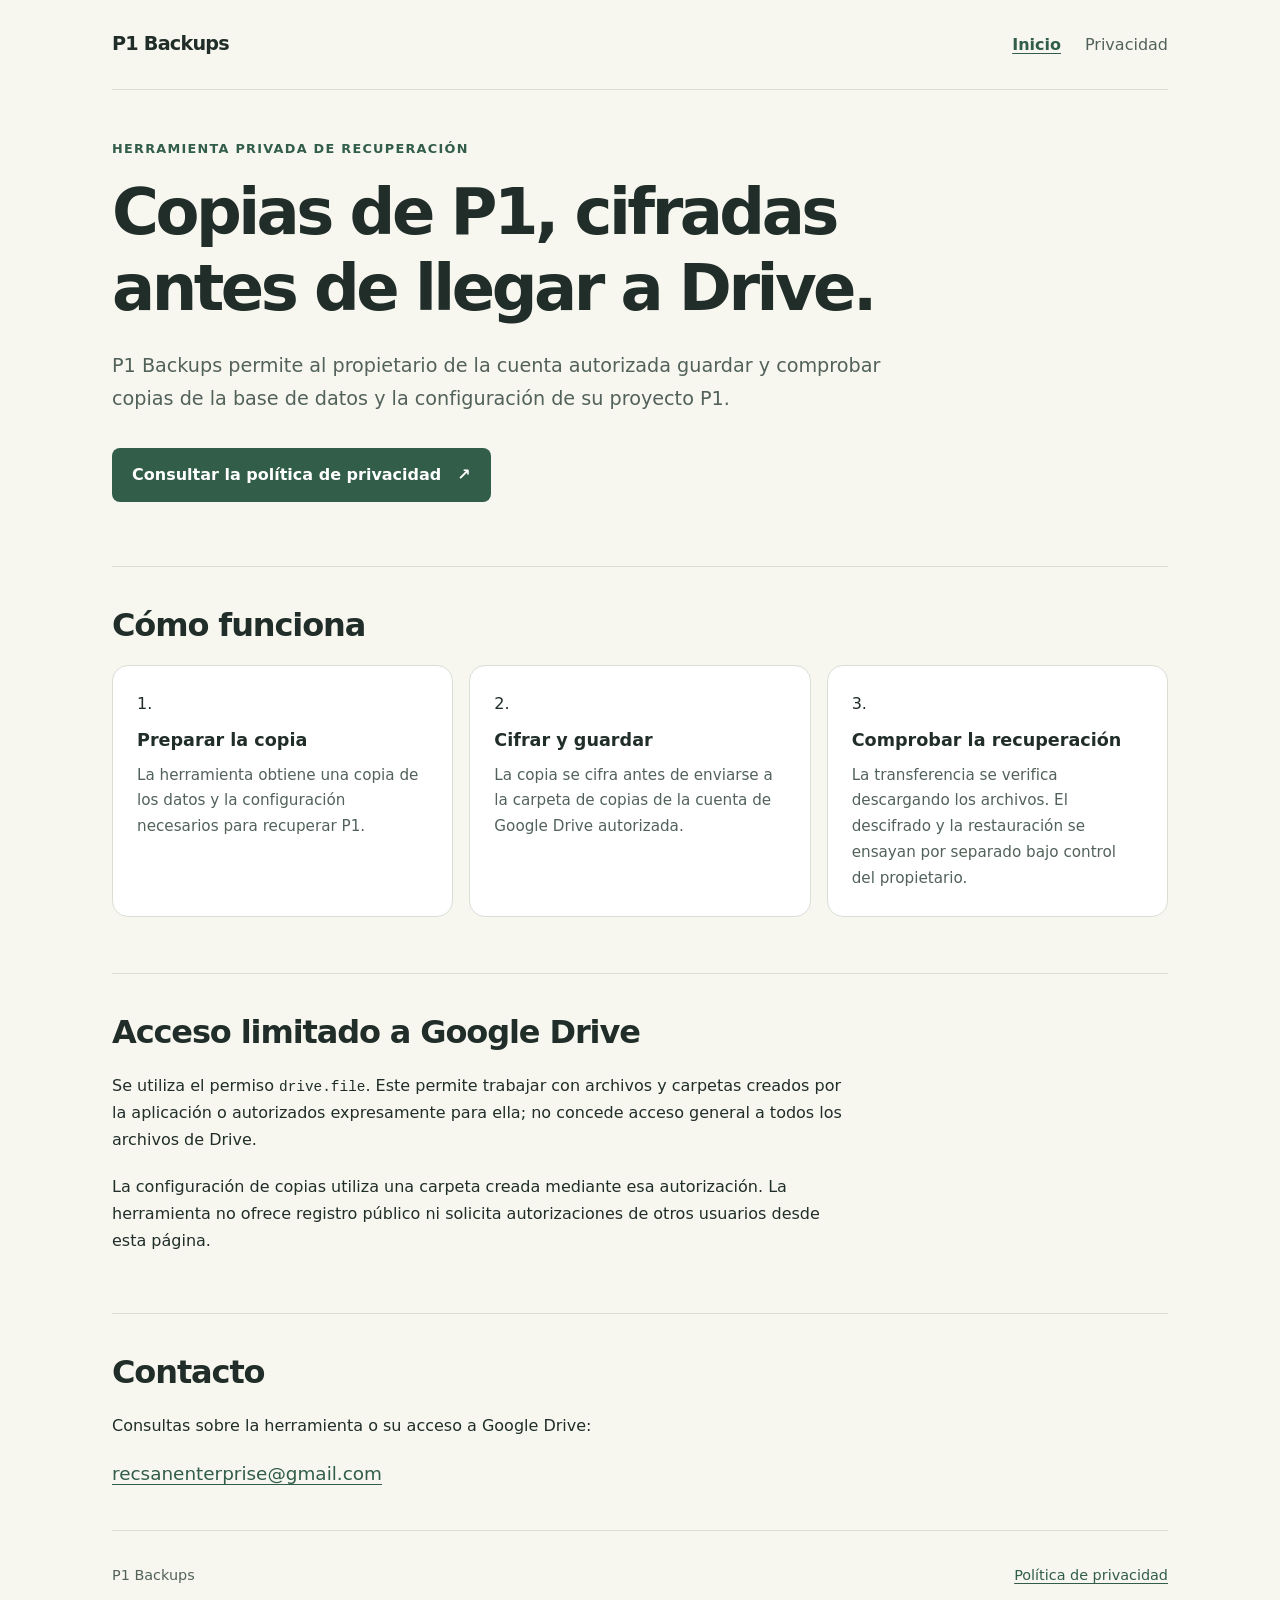
==== index.html @ 3b6e063c "Publish P1 Backups information and privacy pages" ====
<!doctype html>
<html lang="es">
  <head>
    <meta charset="utf-8">
    <meta name="viewport" content="width=device-width, initial-scale=1">
    <meta name="robots" content="noindex, nofollow">
    <meta name="description" content="Información sobre P1 Backups, una herramienta privada para guardar y verificar copias cifradas de P1 en Google Drive.">
    <title>P1 Backups · Información de la herramienta</title>
    <link rel="stylesheet" href="styles.css">
  </head>
  <body>
    <a class="skip-link" href="#contenido">Saltar al contenido</a>
    <header class="site-header">
      <a class="brand" href="index.html">P1 Backups</a>
      <nav aria-label="Navegación principal">
        <a href="index.html" aria-current="page">Inicio</a>
        <a href="privacy.html">Privacidad</a>
      </nav>
    </header>
    <main id="contenido">
      <section class="intro" aria-labelledby="titulo">
        <p class="eyebrow">Herramienta privada de recuperación</p>
        <h1 id="titulo">Copias de P1, cifradas antes de llegar a Drive.</h1>
        <p class="lead">P1 Backups permite al propietario de la cuenta autorizada guardar y comprobar copias de la base de datos y la configuración de su proyecto P1.</p>
        <a class="button" href="privacy.html">Consultar la política de privacidad <span aria-hidden="true">↗</span></a>
      </section>
      <section class="section" aria-labelledby="como-funciona">
        <h2 id="como-funciona">Cómo funciona</h2>
        <ol class="steps">
          <li><h3>Preparar la copia</h3><p>La herramienta obtiene una copia de los datos y la configuración necesarios para recuperar P1.</p></li>
          <li><h3>Cifrar y guardar</h3><p>La copia se cifra antes de enviarse a la carpeta de copias de la cuenta de Google Drive autorizada.</p></li>
          <li><h3>Comprobar la recuperación</h3><p>La transferencia se verifica descargando los archivos. El descifrado y la restauración se ensayan por separado bajo control del propietario.</p></li>
        </ol>
      </section>
      <section class="section" aria-labelledby="acceso">
        <h2 id="acceso">Acceso limitado a Google Drive</h2>
        <p>Se utiliza el permiso <code>drive.file</code>. Este permite trabajar con archivos y carpetas creados por la aplicación o autorizados expresamente para ella; no concede acceso general a todos los archivos de Drive.</p>
        <p>La configuración de copias utiliza una carpeta creada mediante esa autorización. La herramienta no ofrece registro público ni solicita autorizaciones de otros usuarios desde esta página.</p>
      </section>
      <section class="contact section" aria-labelledby="contacto">
        <h2 id="contacto">Contacto</h2>
        <p>Consultas sobre la herramienta o su acceso a Google Drive:</p>
        <a href="mailto:recsanenterprise@gmail.com">recsanenterprise@gmail.com</a>
      </section>
    </main>
    <footer class="site-footer">
      <span>P1 Backups</span>
      <a href="privacy.html">Política de privacidad</a>
    </footer>
  </body>
</html>
---- styles.css ----
:root {
  color-scheme: light;
  --paper: #f7f7f0;
  --surface: #fff;
  --ink: #202d29;
  --muted: #52625a;
  --accent: #315d49;
  --line: #d9dfd4;
  --radius: 1rem;
  --width: 66rem;
}
* { box-sizing: border-box; }
body { margin: 0; background: var(--paper); color: var(--ink); font: 1rem/1.7 system-ui, sans-serif; }
a { color: var(--accent); text-underline-offset: .2em; overflow-wrap: anywhere; }
a:hover { text-decoration-thickness: .15em; }
a:focus-visible { outline: 3px solid var(--accent); outline-offset: 5px; }
.site-header, main, .site-footer { width: min(var(--width), calc(100% - 3rem)); margin-inline: auto; }
.site-header { display: flex; align-items: center; justify-content: space-between; gap: 1.5rem; padding-block: 1.75rem; border-bottom: 1px solid var(--line); }
.brand { color: var(--ink); font-size: 1.2rem; font-weight: 750; text-decoration: none; letter-spacing: -.04em; }
nav { display: flex; gap: 1.5rem; }
nav a { color: var(--muted); text-decoration: none; }
nav [aria-current] { color: var(--accent); font-weight: 700; text-decoration: underline; }
.intro { padding-block: 3rem 4rem; max-width: 51rem; }
.eyebrow { color: var(--accent); font-size: .8rem; font-weight: 700; letter-spacing: .1em; text-transform: uppercase; margin: 0 0 1rem; }
h1, h2, h3 { line-height: 1.18; text-wrap: balance; }
h1 { font-size: clamp(2.1rem, 5.5vw, 4rem); letter-spacing: -.055em; margin: 0 0 1.5rem; }
h2 { font-size: clamp(1.4rem, 3vw, 2rem); letter-spacing: -.035em; margin: 0 0 1.25rem; }
h3 { font-size: 1.1rem; margin: 0 0 .75rem; }
p { max-width: 72ch; margin: 0 0 1.2rem; }
.lead { color: var(--muted); font-size: 1.2rem; }
.button { display: inline-flex; align-items: center; gap: 1rem; padding: .85rem 1.25rem; margin-top: .8rem; border-radius: .5rem; background: var(--accent); color: var(--surface); font-weight: 650; text-decoration: none; }
.section { padding-block: 2.5rem; border-top: 1px solid var(--line); }
.steps { display: grid; grid-template-columns: repeat(3, 1fr); gap: 1rem; padding: 0; list-style-position: inside; }
.steps li { padding: 1.5rem; background: var(--surface); border: 1px solid var(--line); border-radius: var(--radius); }
.steps h3 { margin-top: .8rem; }
.steps p { color: var(--muted); font-size: .95rem; margin-bottom: 0; }
code { font-size: .9em; overflow-wrap: anywhere; }
.contact a { font-size: 1.15rem; }
.policy { max-width: 52rem; }
.policy > .eyebrow { margin-top: 3rem; }
.policy h1 { font-size: clamp(2.1rem, 5vw, 3.4rem); }
.policy h2 { font-size: 1.4rem; }
.updated { font-size: .9rem; color: var(--muted); }
.site-footer { display: flex; flex-wrap: wrap; justify-content: space-between; gap: 1rem; padding-block: 2rem; border-top: 1px solid var(--line); font-size: .9rem; color: var(--muted); }
.skip-link { position: absolute; top: -5rem; left: 1rem; padding: .6rem 1rem; background: var(--surface); z-index: 1; }
.skip-link:focus { top: 1rem; }
@media (max-width: 42rem) {
  .site-header, main, .site-footer { width: calc(100% - 2rem); }
  .site-header { padding-block: 1.25rem; }
  nav { gap: 1rem; }
  .intro { padding-block: 2.5rem; }
  .steps { grid-template-columns: 1fr; }
  .section { padding-block: 2rem; }
  .button { width: 100%; justify-content: space-between; }
}
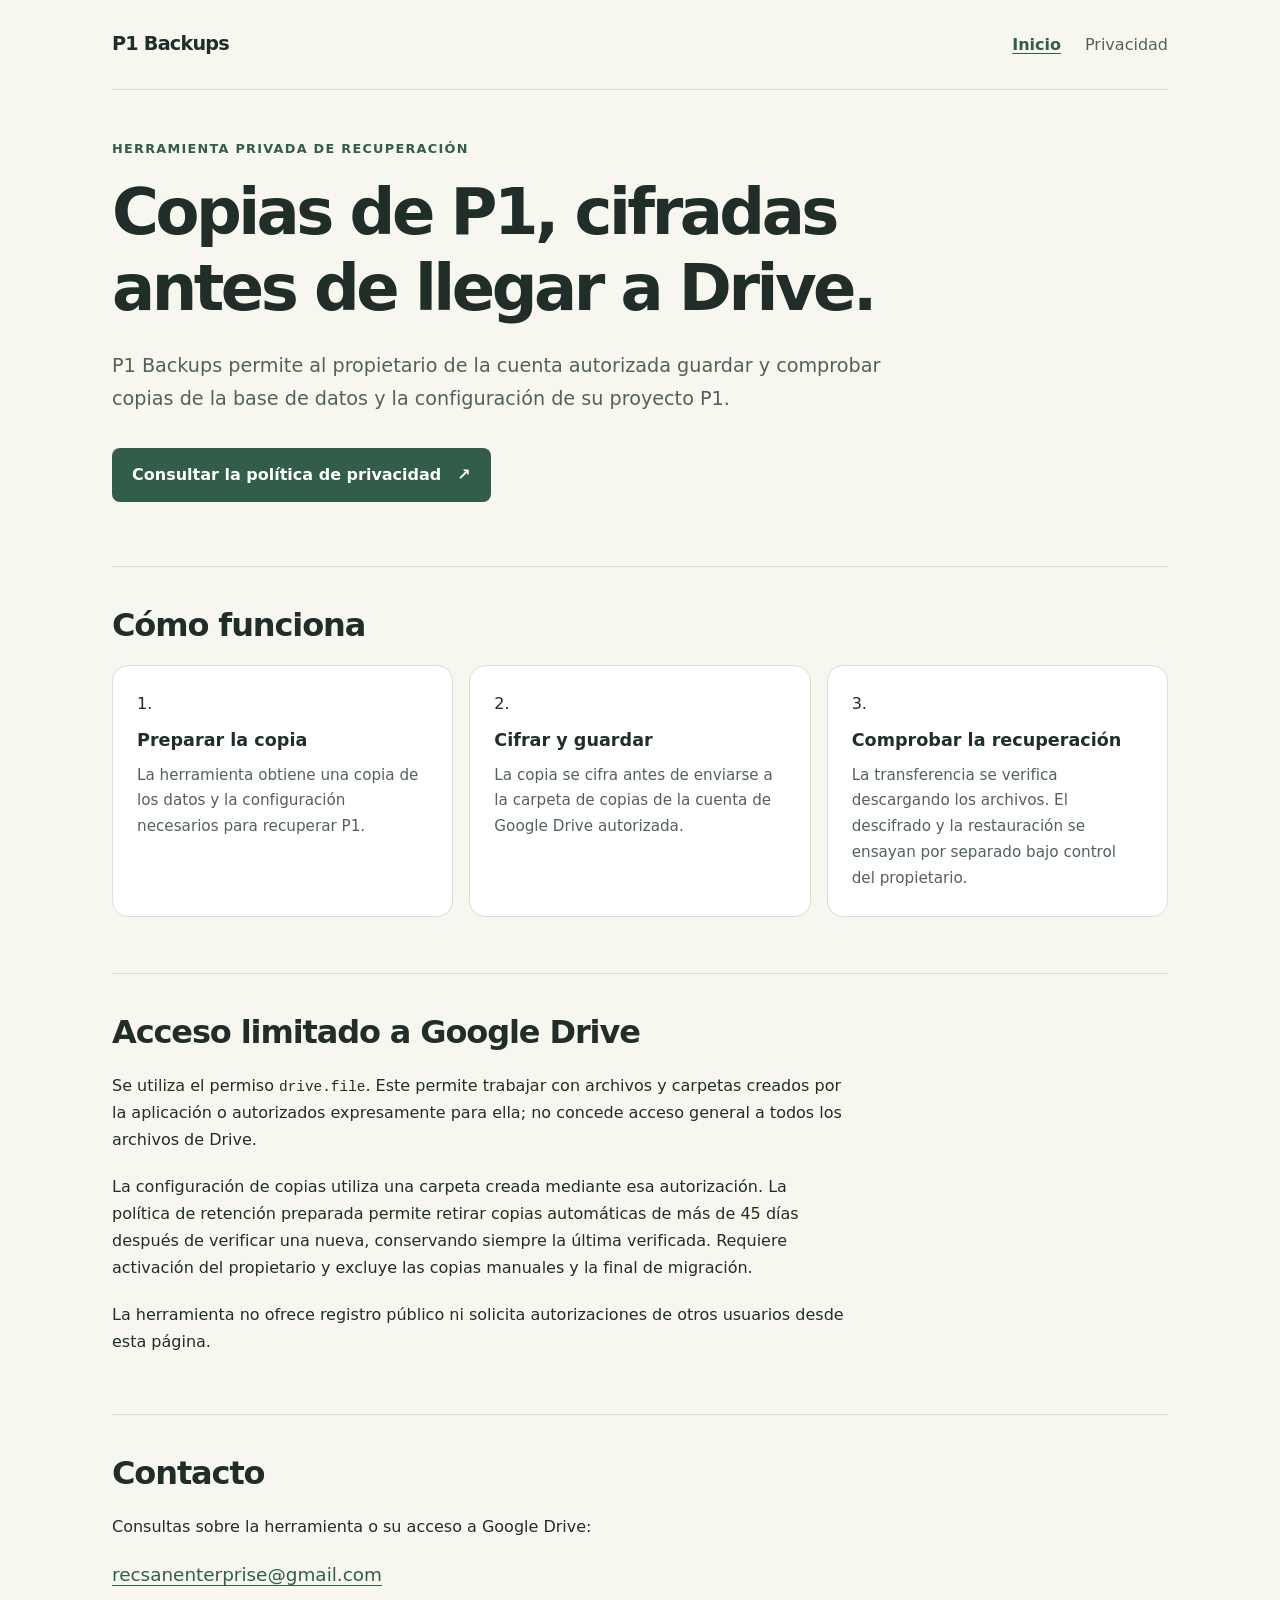
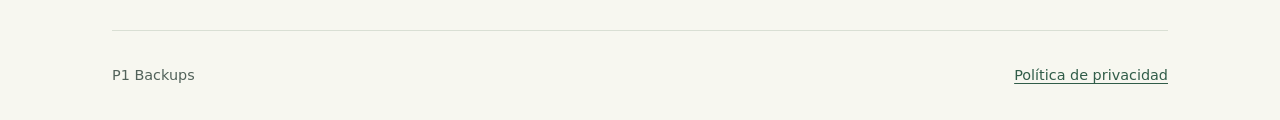
==== commit caf81c1e: "Document 45-day automatic backup retention" ====
--- a/index.html
+++ b/index.html
@@ -35,7 +35,8 @@
       <section class="section" aria-labelledby="acceso">
         <h2 id="acceso">Acceso limitado a Google Drive</h2>
         <p>Se utiliza el permiso <code>drive.file</code>. Este permite trabajar con archivos y carpetas creados por la aplicación o autorizados expresamente para ella; no concede acceso general a todos los archivos de Drive.</p>
-        <p>La configuración de copias utiliza una carpeta creada mediante esa autorización. La herramienta no ofrece registro público ni solicita autorizaciones de otros usuarios desde esta página.</p>
+        <p>La configuración de copias utiliza una carpeta creada mediante esa autorización. La política de retención preparada permite retirar copias automáticas de más de 45 días después de verificar una nueva, conservando siempre la última verificada. Requiere activación del propietario y excluye las copias manuales y la final de migración.</p>
+        <p>La herramienta no ofrece registro público ni solicita autorizaciones de otros usuarios desde esta página.</p>
       </section>
       <section class="contact section" aria-labelledby="contacto">
         <h2 id="contacto">Contacto</h2>
